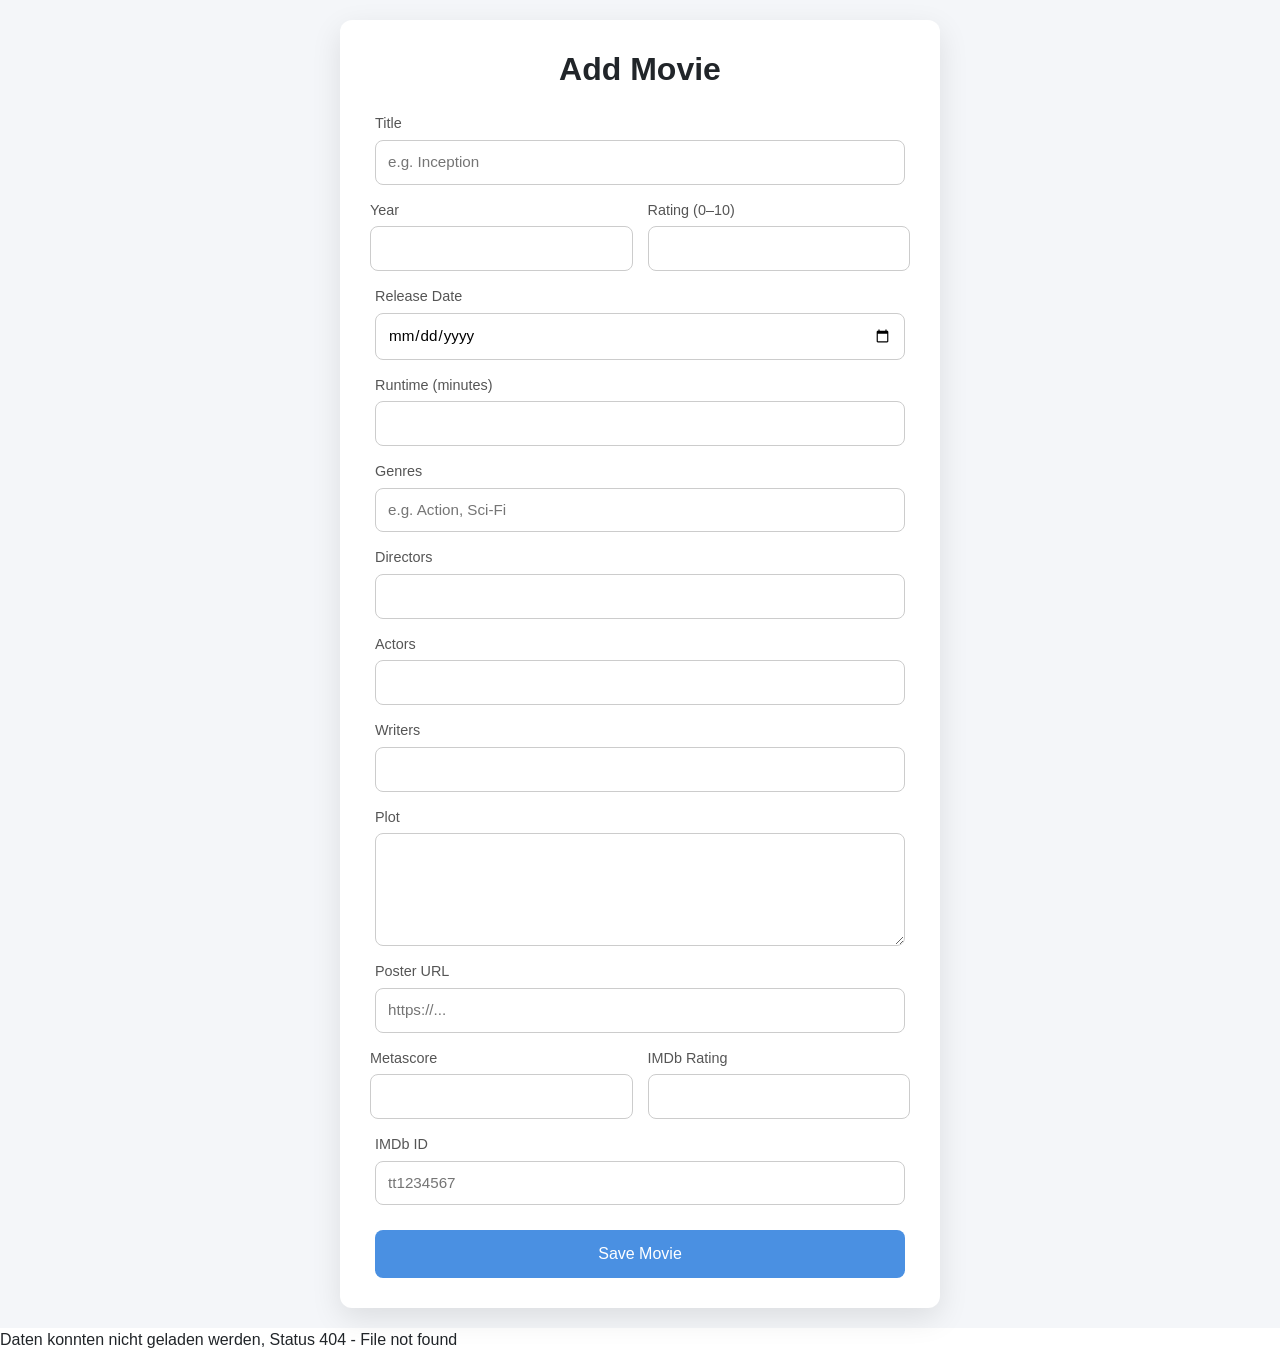
==== server/files/edit.html @ 845636f1 "Edit From added" ====
<!DOCTYPE html>
<html lang="en">
<head>
    <meta charset="UTF-8"/>
    <meta name="viewport" content="width=device-width, initial-scale=1.0"/>
    <title>Edit</title>
    <link rel="stylesheet" href="index.css"/>
    <script src="index.js"></script>

    <!-- Bootstrap -->
    <link rel="stylesheet" href="https://cdn.jsdelivr.net/npm/bootstrap@4.0.0/dist/css/bootstrap.min.css"
          integrity="sha384-Gn5384xqQ1aoWXA+058RXPxPg6fy4IWvTNh0E263XmFcJlSAwiGgFAW/dAiS6JXm" crossorigin="anonymous">
    <script src="https://code.jquery.com/jquery-3.2.1.slim.min.js"
            integrity="sha384-KJ3o2DKtIkvYIK3UENzmM7KCkRr/rE9/Qpg6aAZGJwFDMVNA/GpGFF93hXpG5KkN"
            crossorigin="anonymous"></script>
    <script src="https://cdn.jsdelivr.net/npm/popper.js@1.12.9/dist/umd/popper.min.js"
            integrity="sha384-ApNbgh9B+Y1QKtv3Rn7W3mgPxhU9K/ScQsAP7hUibX39j7fakFPskvXusvfa0b4Q"
            crossorigin="anonymous"></script>
    <script src="https://cdn.jsdelivr.net/npm/bootstrap@4.0.0/dist/js/bootstrap.min.js"
            integrity="sha384-JZR6Spejh4U02d8jOt6vLEHfe/JQGiRRSQQxSfFWpi1MquVdAyjUar5+76PVCmYl"
            crossorigin="anonymous"></script>
    <link rel="stylesheet" href="edit.css"/>

</head>

<body>

<div class="page-wrapper">
    <form class="movie-form">
        <h2 class="form-title">Add Movie</h2>

        <div class="form-group">
            <label for="movieTitle">Title</label>
            <input type="text" id="movieTitle" placeholder="e.g. Inception" required>
        </div>

        <div class="form-row">
            <div class="form-group">
                <label for="movieReleaseYear">Year</label>
                <input type="number" id="movieReleaseYear" min="1888" max="2100">
            </div>

            <div class="form-group">
                <label for="movieRating">Rating (0–10)</label>
                <input type="number" id="movieRating" min="0" max="10" step="0.1">
            </div>
        </div>

        <div class="form-group">
            <label for="movieReleaseDate">Release Date</label>
            <input type="date" id="movieReleaseDate">
        </div>

        <div class="form-group">
            <label for="movieRuntime">Runtime (minutes)</label>
            <input type="number" id="movieRuntime" min="1">
        </div>

        <div class="form-group">
            <label for="movieGenre">Genres</label>
            <input type="text" id="movieGenre" placeholder="e.g. Action, Sci-Fi">
        </div>

        <div class="form-group">
            <label for="movieDirectors">Directors</label>
            <input type="text" id="movieDirectors">
        </div>

        <div class="form-group">
            <label for="movieActors">Actors</label>
            <input type="text" id="movieActors">
        </div>

        <div class="form-group">
            <label for="movieWriters">Writers</label>
            <input type="text" id="movieWriters">
        </div>

        <div class="form-group">
            <label for="moviePlot">Plot</label>
            <textarea id="moviePlot" rows="4"></textarea>
        </div>

        <div class="form-group">
            <label for="moviePoster">Poster URL</label>
            <input type="url" id="moviePoster" placeholder="https://...">
        </div>

        <div class="form-row">
            <div class="form-group">
                <label for="movieMetascore">Metascore</label>
                <input type="number" id="movieMetascore" min="0" max="100">
            </div>

            <div class="form-group">
                <label for="movieImdbRating">IMDb Rating</label>
                <input type="number" id="movieImdbRating" min="0" max="10" step="0.1">
            </div>
        </div>

        <div class="form-group">
            <label for="movieImdbId">IMDb ID</label>
            <input type="text" id="movieImdbId" placeholder="tt1234567">
        </div>

        <button type="submit" class="submit-btn">Save Movie</button>
    </form>
</div>
</body>
</html>
---- server/files/edit.css ----
@import url(base.css);

/* Page centering */
.page-wrapper {
  min-height: 100vh;
  display: flex;
  justify-content: center;
  align-items: center;
  background: #f4f6f9;
  padding: 20px;
}

/* Form card */
.movie-form {
  background: #ffffff;
  padding: 30px 35px;
  border-radius: 12px;
  width: 100%;
  max-width: 600px;
  box-shadow: 0 10px 30px rgba(0, 0, 0, 0.1);
}

/* Title */
.form-title {
  text-align: center;
  margin-bottom: 25px;
  font-weight: 600;
}

/* Groups */
.form-group {
  display: flex;
  flex-direction: column;
  margin-bottom: 15px;
}

/* Two-column rows */
.form-row {
  display: flex;
  gap: 15px;
}

.form-row .form-group {
  flex: 1;
}

/* Labels */
label {
  font-size: 0.9rem;
  margin-bottom: 5px;
  color: #555;
}

/* Inputs & textarea */
input,
textarea {
  padding: 10px 12px;
  border-radius: 8px;
  border: 1px solid #ccc;
  font-size: 0.95rem;
  transition: all 0.2s ease;
}

/* Focus effect */
input:focus,
textarea:focus {
  border-color: #4a90e2;
  outline: none;
  box-shadow: 0 0 0 2px rgba(74, 144, 226, 0.2);
}

/* Button */
.submit-btn {
  width: 100%;
  padding: 12px;
  margin-top: 10px;
  border: none;
  border-radius: 8px;
  background: #4a90e2;
  color: white;
  font-size: 1rem;
  font-weight: 500;
  cursor: pointer;
  transition: background 0.2s ease;
}

.submit-btn:hover {
  background: #357abd;
}

/* Responsive */
@media (max-width: 600px) {
  .form-row {
    flex-direction: column;
  }
}
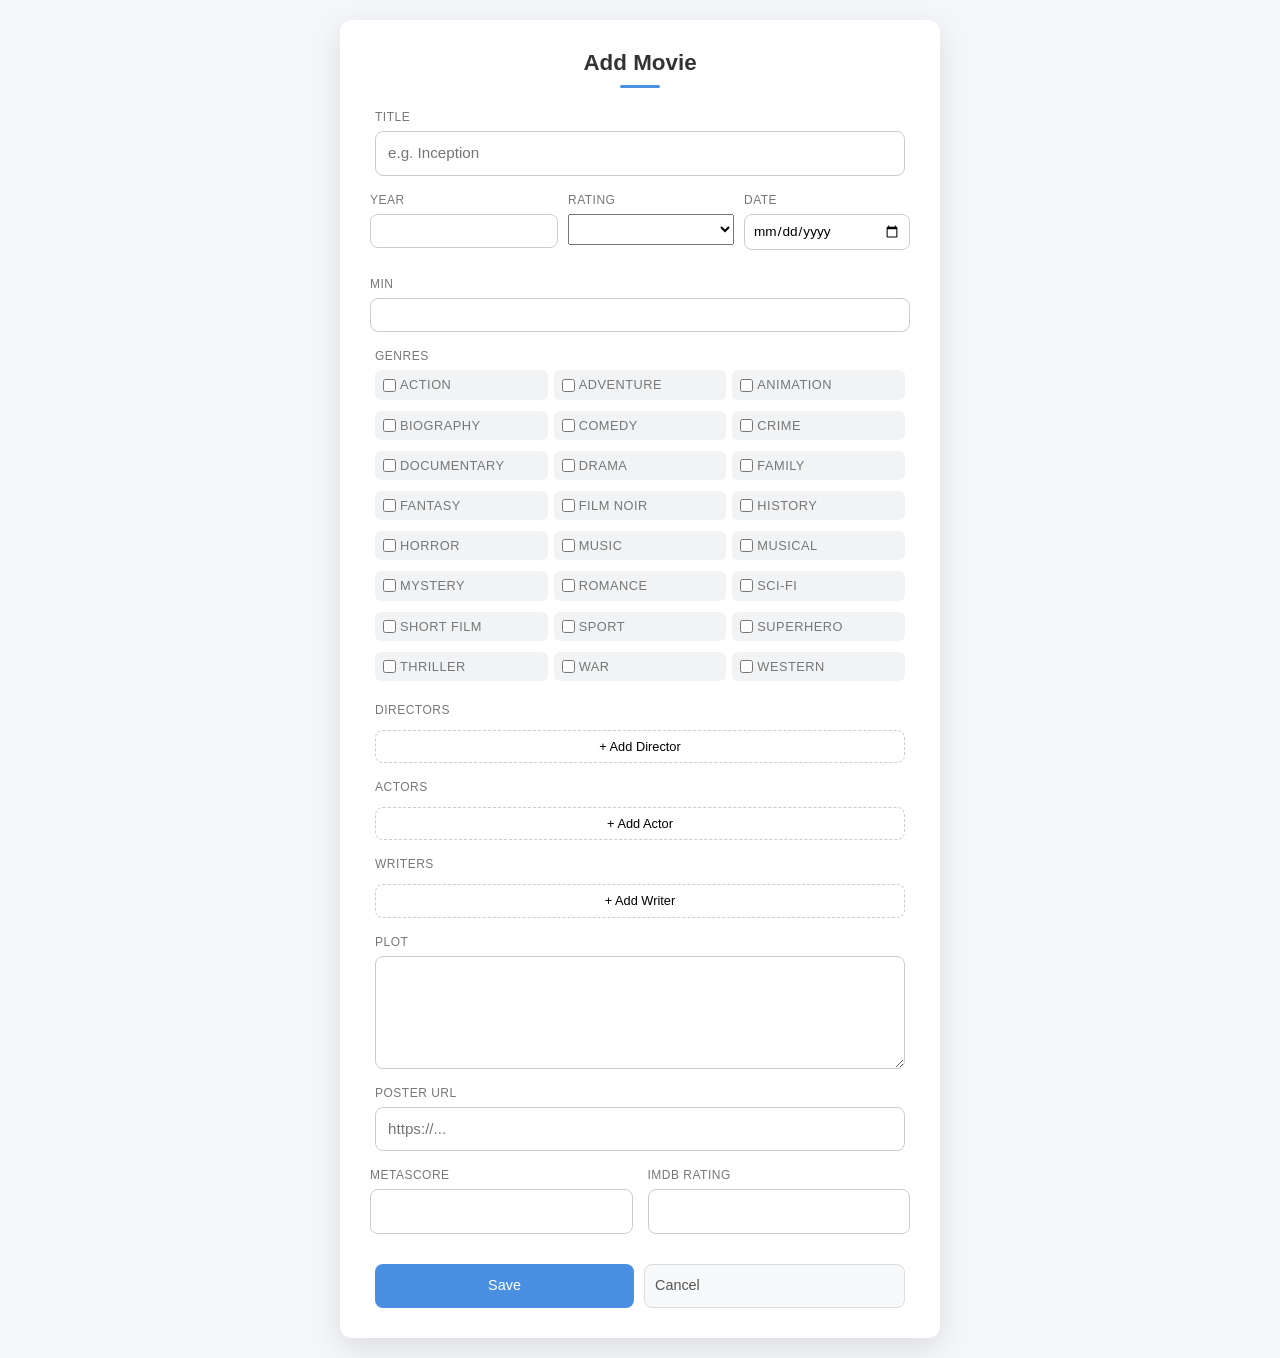
==== commit b6208410: "Visual styling, POST/PUT functionality" ====
--- a/server/files/edit.html
+++ b/server/files/edit.html
@@ -4,8 +4,8 @@
     <meta charset="UTF-8"/>
     <meta name="viewport" content="width=device-width, initial-scale=1.0"/>
     <title>Edit</title>
-    <link rel="stylesheet" href="index.css"/>
-    <script src="index.js"></script>
+    <link rel="stylesheet" href="edit.css"/>
+
 
     <!-- Bootstrap -->
     <link rel="stylesheet" href="https://cdn.jsdelivr.net/npm/bootstrap@4.0.0/dist/css/bootstrap.min.css"
@@ -34,46 +34,74 @@
             <input type="text" id="movieTitle" placeholder="e.g. Inception" required>
         </div>
 
-        <div class="form-row">
-            <div class="form-group">
+        <div class="form-row compact-row">
+            <div class="form-group small">
                 <label for="movieReleaseYear">Year</label>
-                <input type="number" id="movieReleaseYear" min="1888" max="2100">
+                <input type="number" id="movieReleaseYear">
             </div>
 
-            <div class="form-group">
-                <label for="movieRating">Rating (0–10)</label>
-                <input type="number" id="movieRating" min="0" max="10" step="0.1">
+            <div class="form-group small">
+                <label for="movieRating">Rating</label>
+                <select id="movieRating"></select>
+            </div>
+
+            <div class="form-group small">
+                <label for="movieReleaseDate">Date</label>
+                <input type="date" id="movieReleaseDate">
+            </div>
+
+            <div class="form-group small">
+                <label for="movieRuntime">Min</label>
+                <input type="number" id="movieRuntime">
             </div>
         </div>
 
         <div class="form-group">
-            <label for="movieReleaseDate">Release Date</label>
-            <input type="date" id="movieReleaseDate">
+            <label>Genres</label>
+            <div id="movieGenre" class="checkbox-grid">
+                <label><input type="checkbox" value="Action"> Action</label>
+                <label><input type="checkbox" value="Adventure"> Adventure</label>
+                <label><input type="checkbox" value="Animation"> Animation</label>
+                <label><input type="checkbox" value="Biography"> Biography</label>
+                <label><input type="checkbox" value="Comedy"> Comedy</label>
+                <label><input type="checkbox" value="Crime"> Crime</label>
+                <label><input type="checkbox" value="Documentary"> Documentary</label>
+                <label><input type="checkbox" value="Drama"> Drama</label>
+                <label><input type="checkbox" value="Family"> Family</label>
+                <label><input type="checkbox" value="Fantasy"> Fantasy</label>
+                <label><input type="checkbox" value="Film Noir"> Film Noir</label>
+                <label><input type="checkbox" value="History"> History</label>
+                <label><input type="checkbox" value="Horror"> Horror</label>
+                <label><input type="checkbox" value="Music"> Music</label>
+                <label><input type="checkbox" value="Musical"> Musical</label>
+                <label><input type="checkbox" value="Mystery"> Mystery</label>
+                <label><input type="checkbox" value="Romance"> Romance</label>
+                <label><input type="checkbox" value="Sci-Fi"> Sci-Fi</label>
+                <label><input type="checkbox" value="Short Film"> Short Film</label>
+                <label><input type="checkbox" value="Sport"> Sport</label>
+                <label><input type="checkbox" value="Superhero"> Superhero</label>
+                <label><input type="checkbox" value="Thriller"> Thriller</label>
+                <label><input type="checkbox" value="War"> War</label>
+                <label><input type="checkbox" value="Western"> Western</label>
+            </div>
         </div>
 
         <div class="form-group">
-            <label for="movieRuntime">Runtime (minutes)</label>
-            <input type="number" id="movieRuntime" min="1">
+            <label>Directors</label>
+            <div id="directorsContainer"></div>
+            <button type="button" class="add-btn" onclick="addDirector()">+ Add Director</button>
         </div>
 
         <div class="form-group">
-            <label for="movieGenre">Genres</label>
-            <input type="text" id="movieGenre" placeholder="e.g. Action, Sci-Fi">
+            <label>Actors</label>
+            <div id="actorsContainer"></div>
+            <button type="button" class="add-btn" onclick="addActor()">+ Add Actor</button>
         </div>
 
         <div class="form-group">
-            <label for="movieDirectors">Directors</label>
-            <input type="text" id="movieDirectors">
-        </div>
-
-        <div class="form-group">
-            <label for="movieActors">Actors</label>
-            <input type="text" id="movieActors">
-        </div>
-
-        <div class="form-group">
-            <label for="movieWriters">Writers</label>
-            <input type="text" id="movieWriters">
+            <label>Writers</label>
+            <div id="writersContainer"></div>
+            <button type="button" class="add-btn" onclick="addWriter()">+ Add Writer</button>
         </div>
 
         <div class="form-group">
@@ -89,22 +117,36 @@
         <div class="form-row">
             <div class="form-group">
                 <label for="movieMetascore">Metascore</label>
-                <input type="number" id="movieMetascore" min="0" max="100">
+                <input type="number" id="movieMetascore" min="1" max="100">
             </div>
 
             <div class="form-group">
                 <label for="movieImdbRating">IMDb Rating</label>
-                <input type="number" id="movieImdbRating" min="0" max="10" step="0.1">
+                <input type="number" id="movieImdbRating" min="1" max="10" step="0.1">
             </div>
         </div>
 
-        <div class="form-group">
-            <label for="movieImdbId">IMDb ID</label>
-            <input type="text" id="movieImdbId" placeholder="tt1234567">
+        <div class="form-group" style="display: none">
+            <label for="movieimdbID">IMDb ID</label>
+            <input type="text" id="movieimdbID">
         </div>
 
-        <button type="submit" class="submit-btn">Save Movie</button>
+        <div class="form-actions">
+            <button type="button" class="btn-main" onclick="putMovie()">Save</button>
+            <a href="index.html" class="btn-secondary">Cancel</a>
+        </div>
     </form>
 </div>
+
+<div id="modalOverlay" class="modal-overlay hidden">
+    <div class="modal-box">
+        <h3 id="modalTitle"></h3>
+        <p id="modalMessage"></p>
+        <button class="btn-main" onclick="closeModal()">OK</button>
+    </div>
+</div>
+
+<script src="edit.js"></script>
+
 </body>
 </html>
--- a/server/files/edit.css
+++ b/server/files/edit.css
@@ -94,3 +94,186 @@
     flex-direction: column;
   }
 }
+
+#movieGenre {
+  display: grid;
+  grid-template-columns: repeat(3, 1fr);
+  gap: 6px;
+}
+
+/* My Style */
+/* Header less boring */
+.form-title {
+  text-align: center;
+  margin-bottom: 20px;
+  font-weight: 600;
+  font-size: 1.4rem;
+  color: #333;
+}
+.form-title::after {
+  content: "";
+  display: block;
+  width: 40px;
+  height: 3px;
+  background: #4a90e2;
+  margin: 8px auto 0;
+  border-radius: 2px;
+}
+
+/* Form group Year & friends */
+.compact-row {
+  display: flex;
+  gap: 10px;
+}
+
+.form-group.small input,
+.form-group.small select {
+  padding: 6px 8px;
+  font-size: 0.85rem;
+}
+
+/* Better labels */
+label {
+  font-size: 0.75rem;
+  text-transform: uppercase;
+  letter-spacing: 0.5px;
+  color: #777;
+}
+
+/* Group inputs */
+.dynamic-input {
+  display: flex;
+  gap: 6px;
+  margin-bottom: 6px;
+}
+
+.dynamic-input input {
+  flex: 1;
+  padding: 6px 8px;
+  font-size: 0.85rem;
+}
+
+.remove-btn {
+  background: transparent;
+  border: none;
+  color: #999;
+  cursor: pointer;
+  font-size: 0.9rem;
+}
+
+.remove-btn:hover {
+  color: #e74c3c;
+}
+
+/* Add button */
+.add-btn {
+  margin-top: 6px;
+  background: transparent;
+  border: 1px dashed #ccc;
+  border-radius: 8px;
+  padding: 6px 10px;
+  font-size: 0.8rem;
+  cursor: pointer;
+  transition: all 0.2s ease;
+}
+
+.add-btn:hover {
+  border-color: #4a90e2;
+  color: #4a90e2;
+}
+
+/* Genre badges */
+#movieGenre label {
+  font-size: 0.8rem;
+  background: #f1f3f5;
+  padding: 5px 8px;
+  border-radius: 6px;
+  cursor: pointer;
+  display: flex;
+  align-items: center;
+  gap: 4px;
+}
+
+#movieGenre input {
+  accent-color: #4a90e2;
+}
+
+/* Form action buttons */
+.form-actions {
+  display: flex;
+  gap: 10px;
+  margin-top: 15px;
+}
+
+.btn-main {
+  flex: 1;
+  padding: 10px;
+  border-radius: 8px;
+  border: none;
+  background: #4a90e2;
+  color: white;
+  font-size: 0.9rem;
+  cursor: pointer;
+  transition: all 0.2s ease;
+}
+
+.btn-main:hover {
+  background: #357abd;
+}
+
+.btn-secondary {
+  flex: 1;
+  padding: 10px;
+  border-radius: 8px;
+  border: 1px solid #ddd;
+  background: #f8f9fb; /* 👈 light fill */
+  font-size: 0.9rem;
+  cursor: pointer;
+  color: #555;
+  transition: all 0.2s ease;
+}
+
+.btn-secondary:hover {
+  border-color: #4a90e2;
+  background: #eef4fc;
+  color: #4a90e2;
+  text-decoration: none;
+}
+
+/* Modal */
+.modal-overlay {
+  position: fixed;
+  top: 0;
+  left: 0;
+  width: 100%;
+  height: 100%;
+  background: rgba(0,0,0,0.4);
+  display: flex;
+  justify-content: center;
+  align-items: center;
+  z-index: 1000;
+}
+
+.hidden {
+  display: none;
+}
+
+.modal-box {
+  background: white;
+  padding: 25px 30px;
+  border-radius: 12px;
+  width: 300px;
+  text-align: center;
+  box-shadow: 0 10px 30px rgba(0,0,0,0.2);
+  animation: fadeIn 0.2s ease;
+}
+
+.modal-box h3 {
+  margin-bottom: 10px;
+}
+
+.modal-box p {
+  font-size: 0.9rem;
+  color: #555;
+  margin-bottom: 15px;
+}
--- a/server/files/edit.css
+++ b/server/files/edit.css
@@ -94,3 +94,186 @@
     flex-direction: column;
   }
 }
+
+#movieGenre {
+  display: grid;
+  grid-template-columns: repeat(3, 1fr);
+  gap: 6px;
+}
+
+/* My Style */
+/* Header less boring */
+.form-title {
+  text-align: center;
+  margin-bottom: 20px;
+  font-weight: 600;
+  font-size: 1.4rem;
+  color: #333;
+}
+.form-title::after {
+  content: "";
+  display: block;
+  width: 40px;
+  height: 3px;
+  background: #4a90e2;
+  margin: 8px auto 0;
+  border-radius: 2px;
+}
+
+/* Form group Year & friends */
+.compact-row {
+  display: flex;
+  gap: 10px;
+}
+
+.form-group.small input,
+.form-group.small select {
+  padding: 6px 8px;
+  font-size: 0.85rem;
+}
+
+/* Better labels */
+label {
+  font-size: 0.75rem;
+  text-transform: uppercase;
+  letter-spacing: 0.5px;
+  color: #777;
+}
+
+/* Group inputs */
+.dynamic-input {
+  display: flex;
+  gap: 6px;
+  margin-bottom: 6px;
+}
+
+.dynamic-input input {
+  flex: 1;
+  padding: 6px 8px;
+  font-size: 0.85rem;
+}
+
+.remove-btn {
+  background: transparent;
+  border: none;
+  color: #999;
+  cursor: pointer;
+  font-size: 0.9rem;
+}
+
+.remove-btn:hover {
+  color: #e74c3c;
+}
+
+/* Add button */
+.add-btn {
+  margin-top: 6px;
+  background: transparent;
+  border: 1px dashed #ccc;
+  border-radius: 8px;
+  padding: 6px 10px;
+  font-size: 0.8rem;
+  cursor: pointer;
+  transition: all 0.2s ease;
+}
+
+.add-btn:hover {
+  border-color: #4a90e2;
+  color: #4a90e2;
+}
+
+/* Genre badges */
+#movieGenre label {
+  font-size: 0.8rem;
+  background: #f1f3f5;
+  padding: 5px 8px;
+  border-radius: 6px;
+  cursor: pointer;
+  display: flex;
+  align-items: center;
+  gap: 4px;
+}
+
+#movieGenre input {
+  accent-color: #4a90e2;
+}
+
+/* Form action buttons */
+.form-actions {
+  display: flex;
+  gap: 10px;
+  margin-top: 15px;
+}
+
+.btn-main {
+  flex: 1;
+  padding: 10px;
+  border-radius: 8px;
+  border: none;
+  background: #4a90e2;
+  color: white;
+  font-size: 0.9rem;
+  cursor: pointer;
+  transition: all 0.2s ease;
+}
+
+.btn-main:hover {
+  background: #357abd;
+}
+
+.btn-secondary {
+  flex: 1;
+  padding: 10px;
+  border-radius: 8px;
+  border: 1px solid #ddd;
+  background: #f8f9fb; /* 👈 light fill */
+  font-size: 0.9rem;
+  cursor: pointer;
+  color: #555;
+  transition: all 0.2s ease;
+}
+
+.btn-secondary:hover {
+  border-color: #4a90e2;
+  background: #eef4fc;
+  color: #4a90e2;
+  text-decoration: none;
+}
+
+/* Modal */
+.modal-overlay {
+  position: fixed;
+  top: 0;
+  left: 0;
+  width: 100%;
+  height: 100%;
+  background: rgba(0,0,0,0.4);
+  display: flex;
+  justify-content: center;
+  align-items: center;
+  z-index: 1000;
+}
+
+.hidden {
+  display: none;
+}
+
+.modal-box {
+  background: white;
+  padding: 25px 30px;
+  border-radius: 12px;
+  width: 300px;
+  text-align: center;
+  box-shadow: 0 10px 30px rgba(0,0,0,0.2);
+  animation: fadeIn 0.2s ease;
+}
+
+.modal-box h3 {
+  margin-bottom: 10px;
+}
+
+.modal-box p {
+  font-size: 0.9rem;
+  color: #555;
+  margin-bottom: 15px;
+}
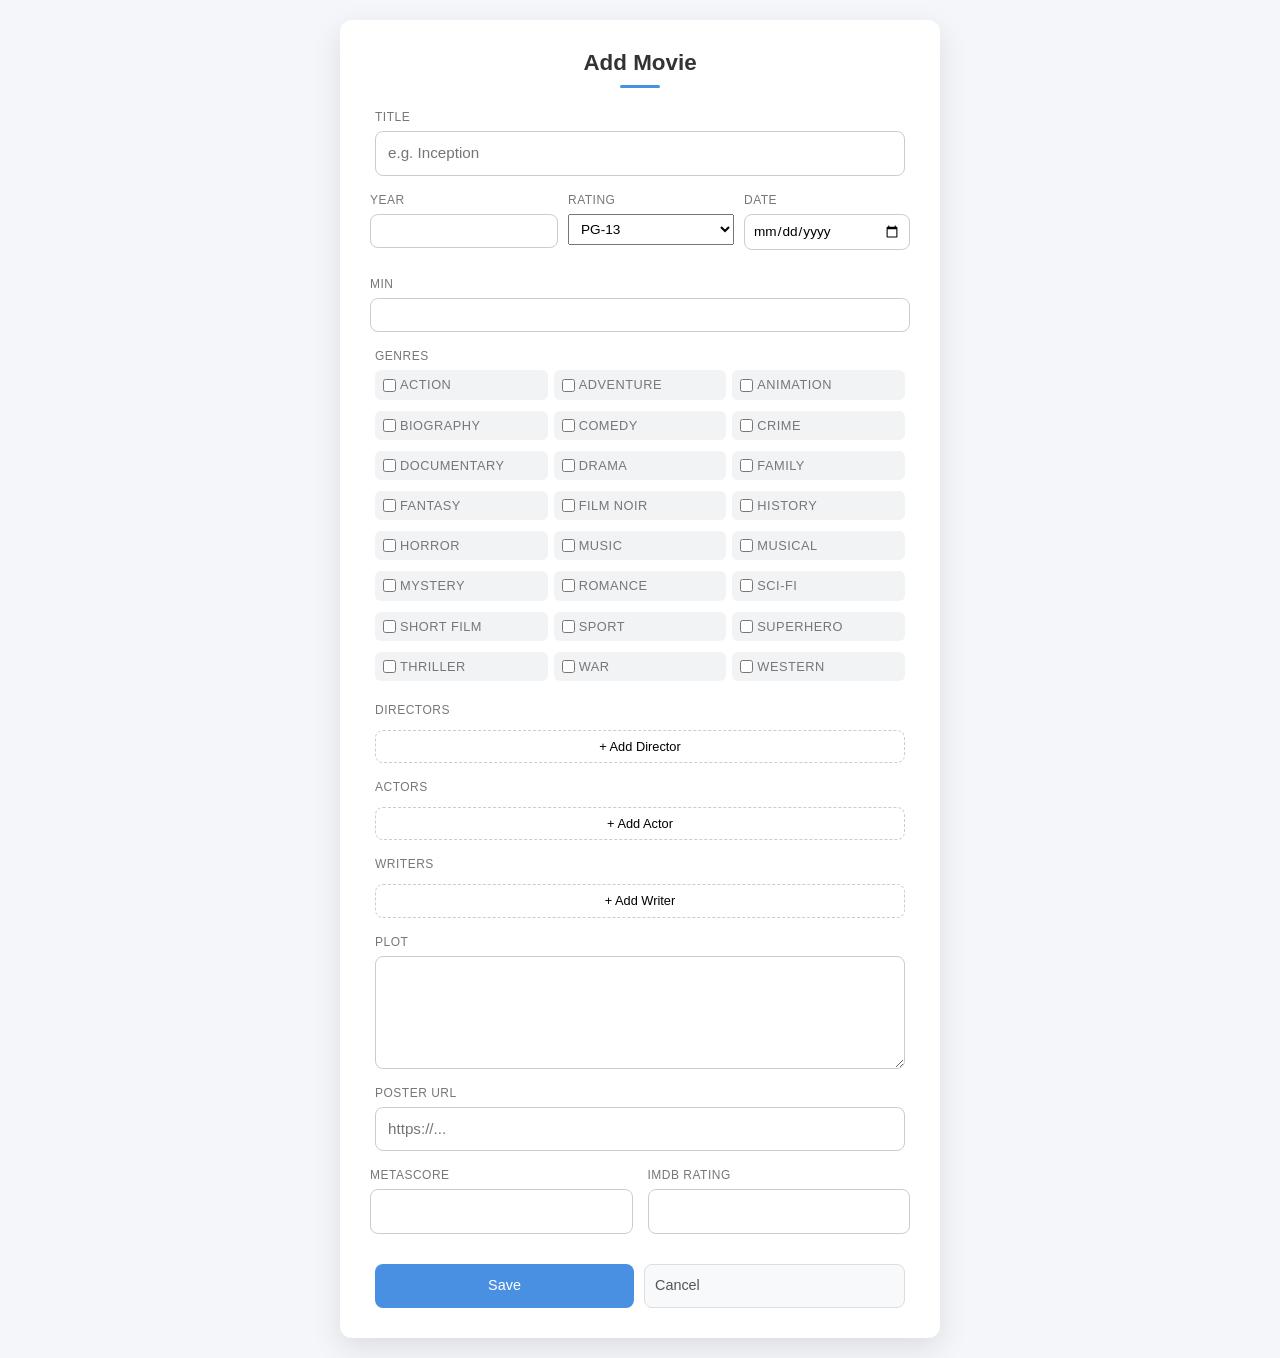
==== commit 5e76f22c: "Code cleanup, added Add movie button" ====
--- a/server/files/edit.html
+++ b/server/files/edit.html
@@ -4,10 +4,8 @@
     <meta charset="UTF-8"/>
     <meta name="viewport" content="width=device-width, initial-scale=1.0"/>
     <title>Edit</title>
-    <link rel="stylesheet" href="edit.css"/>
 
-
-    <!-- Bootstrap -->
+    <!-- Bootstrap, jQuery, Popper -->
     <link rel="stylesheet" href="https://cdn.jsdelivr.net/npm/bootstrap@4.0.0/dist/css/bootstrap.min.css"
           integrity="sha384-Gn5384xqQ1aoWXA+058RXPxPg6fy4IWvTNh0E263XmFcJlSAwiGgFAW/dAiS6JXm" crossorigin="anonymous">
     <script src="https://code.jquery.com/jquery-3.2.1.slim.min.js"
@@ -19,10 +17,11 @@
     <script src="https://cdn.jsdelivr.net/npm/bootstrap@4.0.0/dist/js/bootstrap.min.js"
             integrity="sha384-JZR6Spejh4U02d8jOt6vLEHfe/JQGiRRSQQxSfFWpi1MquVdAyjUar5+76PVCmYl"
             crossorigin="anonymous"></script>
+
+    <!-- My Styles -->
     <link rel="stylesheet" href="edit.css"/>
 
 </head>
-
 <body>
 
 <div class="page-wrapper">
@@ -146,6 +145,7 @@
     </div>
 </div>
 
+<!-- Custom script -->
 <script src="edit.js"></script>
 
 </body>
